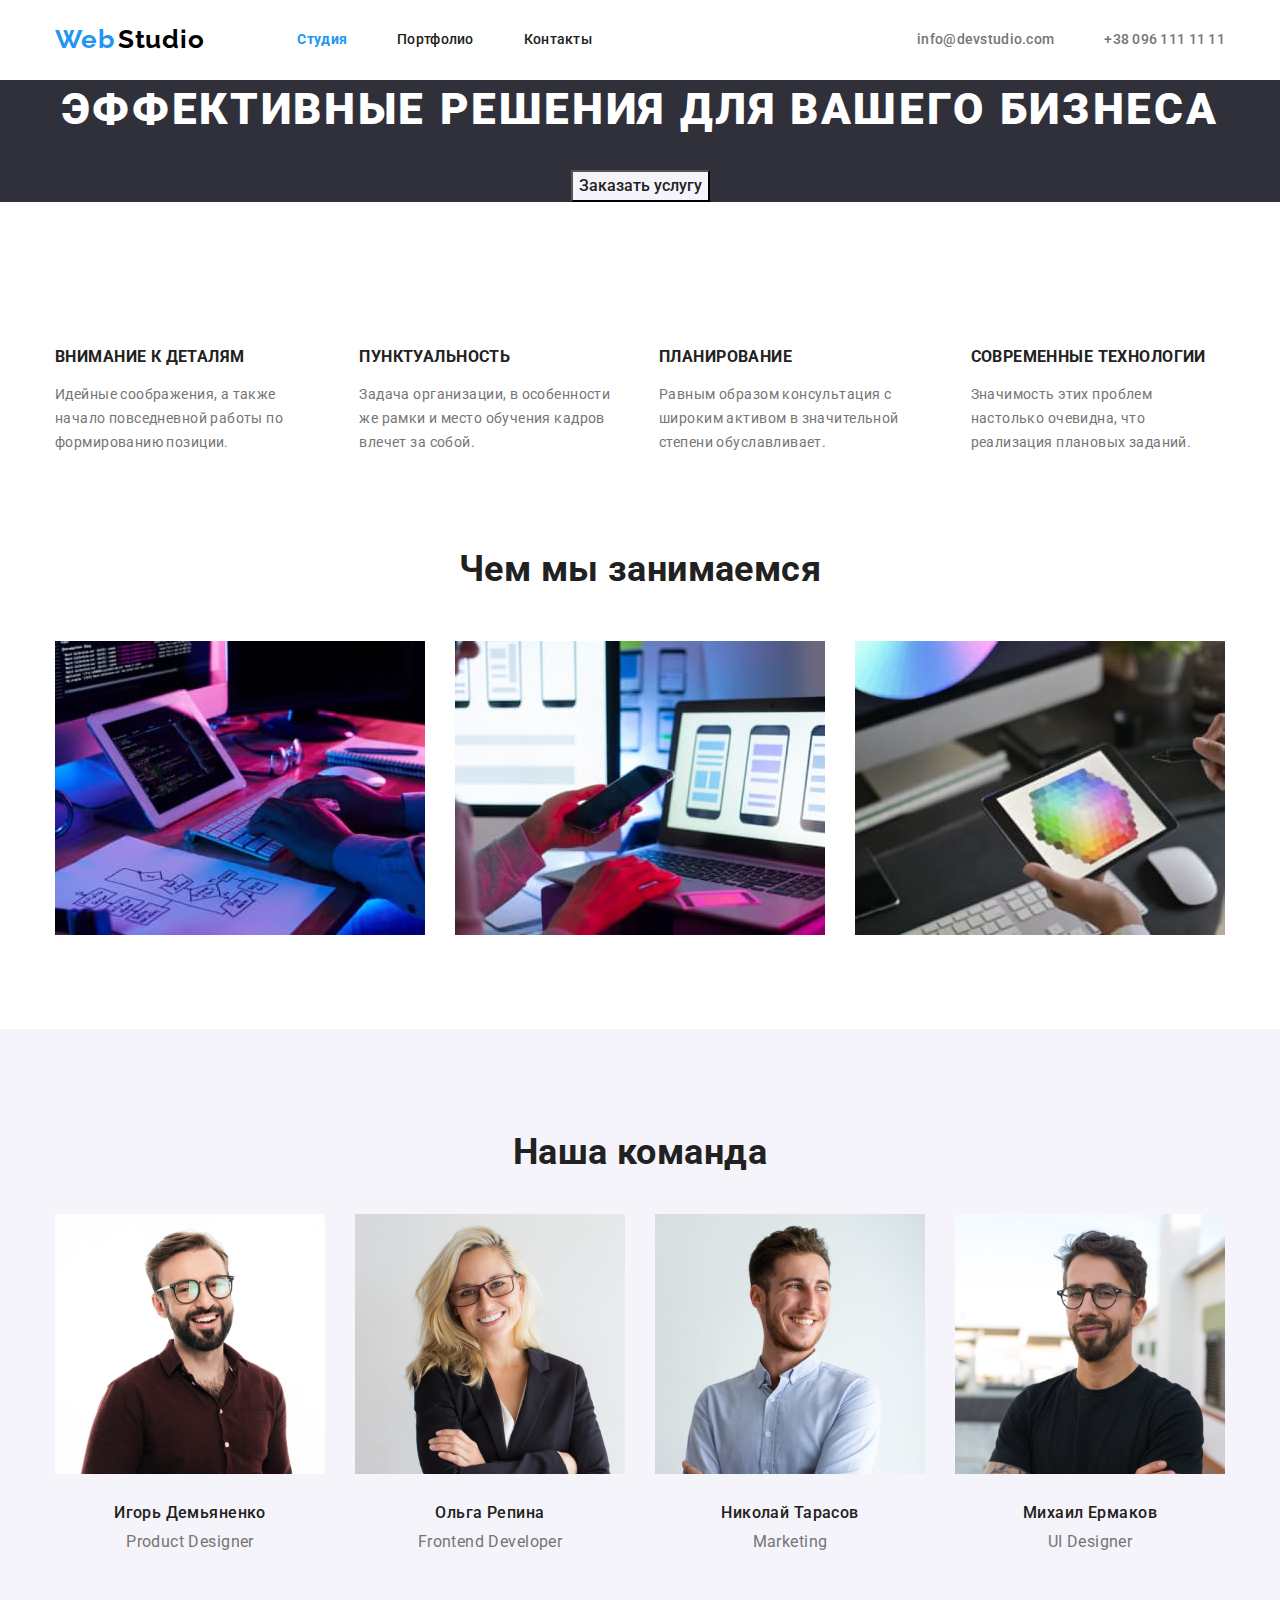
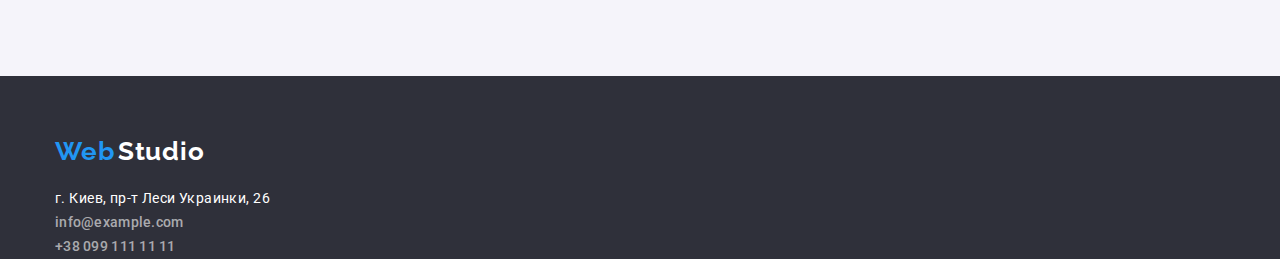
==== index.html @ 29682c9d "add flex to all index page" ====
<!DOCTYPE html>
<html lang="ru">
<head>
    <meta charset="UTF-8">
    <meta http-equiv="X-UA-Compatible" content="IE=edge">
    <meta name="viewport" content="width=device-width, initial-scale=1.0">
    <title>Студия</title>
    <link rel="preconnect" href="https://fonts.googleapis.com">
    <link rel="preconnect" href="https://fonts.gstatic.com" crossorigin>
    <link href="https://fonts.googleapis.com/css2?family=Raleway:wght@700&family=Roboto:wght@400;500;700;900&display=swap"
        rel="stylesheet">
    <link rel="stylesheet" href="https://cdnjs.cloudflare.com/ajax/libs/modern-normalize/1.1.0/modern-normalize.min.css">
    <link rel="stylesheet" href="./css/styles.css">
</head>
<body>
    
    <!-- Шапка сайта -->
    <header>
        <div class="conteiner"><!-- Навигация -->
            <nav class="nav">
                <a  class="logo" href="index.html">
                    <span class="logo-first">Web</span>
                    <span class="logo-second">Studio</span>
                </a>
                <ul class="nav-list">
                    <li class="item"><a href="index.html" class="nav-link active-page">Студия</a></li>
                    <li class="item"><a href="portfolio.html" class="nav-link ">Портфолио</a></li>
                    <li class="item"><a href="#" class="nav-link">Контакты</a></li>
                </ul>
            </nav>
            <!-- Контакты -->
            <ul class="contacts-list">
                <li class="item"><a href="mailto:info@devstudio.com" class="contacts">info@devstudio.com</a></li>
                <li class="item"><a href="tel:+380961111111" class="contacts">+38 096 111 11 11</a></li>
            </ul>
        </div>
    </header>
    <main>
        <!-- Герой -->
        <section class="hero">
            <div class="hero-conteiner"> 
                <h1>Эффективные решения для вашего бизнеса</h1>
                <button class="buttons" type="button">Заказать услугу</button>
            </div>
        </section>
        <!-- Особенности -->
        <section >
            <div class="about-conteiner">
                <h2 class="hidden">Особенности</h2>
                <ul class="about">
                    <li class="item">
                        <h3>Внимание к деталям</h3>
                        <p>Идейные соображения, а также начало повседневной работы по формированию позиции.</p>
                    </li>
                    <li class="item">
                        <h3>Пунктуальность</h3>
                        <p>Задача организации, в особенности же рамки и место обучения кадров влечет за собой.</p>
                    </li>
                    <li class="item">
                        <h3>Планирование</h3>
                        <p>Равным образом консультация с широким активом в значительной степени обуславливает.</p>
                    </li>
                    <li class="item">
                        <h3>Современные технологии</h3>
                        <p>Значимость этих проблем настолько очевидна, что реализация плановых заданий.</p>
                    </li>
                </ul>
            </div>
        </section>
        <!-- Чем мы занимаемся -->
        <section class="what-we-do">
            <div class="what-we-do-container">
                <h2 class="title">Чем мы занимаемся</h2>
                <ul class="what-we-do-list">
                    <li class="item">
                        <img src="./images/box-1.jpg" alt="коддинг" width="370">
                    </li>
                    <li class="item">
                        <img src="./images/box-2.jpg" alt="оптимизация сайта под мобильную птаформу" width="370">
                    </li>
                    <li class="item">
                        <img src="./images/box-3.jpg" alt="цветовая палитра на планшете" width="370">
                    </li>
                </ul>
            </div>
        </section>
        <!-- Наша команда -->
        <section class="team">
            <div class="team-conteiner">
                <h2 class="title">Наша команда</h2>
                <ul class="team-list">
                    <li class="item">
                        <img src="./images/teamcard1.jpg" alt="Игорь Демьяненко" width="270" height="260">
                        <h3>Игорь Демьяненко</h3>
                        <p>Product Designer</p>
                    </li>
                    <li class="item">
                        <img src="./images/teamcard2.jpg" alt="Ольга Репина" width="270" height="260">
                        <h3>Ольга Репина</h3>
                        <p>Frontend Developer</p>
                    </li>
                    <li class="item">
                        <img src="./images/teamcard3.jpg" alt="Николай Тарасов" width="270" height="260">
                        <h3>Николай Тарасов</h3>
                        <p>Marketing</p>
                    </li>
                    <li class="item">
                        <img src="./images/teamcard4.jpg" alt="Михаил Ермаков" width="270" height="260">
                        <h3>Михаил Ермаков</h3>
                        <p>UI Designer</p>
                    </li>
                </ul>
            </div>
        </section>
    </main>
    <!-- Подвал -->
    <footer class="footer">
        <div class="footer-conteiner">
            <a class="logo-footer" href="index.html">
                <span class="logo-first">Web</span>
                <span class="logo-second">Studio</span>
            </a>
            <address>
                <ul>
                    <li><a class="address" href="https://goo.gl/maps/gMFZXmqn6xjPHVWj6">г. Киев, пр-т Леси Украинки, 26</a></li>
                    <li><a class="contacts" href="mailto:nfo@example.com">info@example.com</a> </li>
                    <li><a class="contacts" href="tel:+380991111111">+38 099 111 11 11</a></li>
                </ul>
            </address>
        </div>
    </footer>
    
</body>
</html>
---- css/styles.css ----
:root {
  --main-color: #212121;
  --background: #ffffff;
  --secondary-text: #757575;
  --color-active: #2196f3;
  --color-logo: #000000;
  --bacground-button: #f5f4fa;
  --background-footer: #2f303a;
  --footer-contacts: rgba(255, 255, 255, 0.6);
}

body {
  font-family: "Roboto", "Verdana", "Tahoma", sans-serif;
  font-size: 14px;
  font-style: normal;
  font-weight: 400;
  line-height: 1.71;
  letter-spacing: 0.03em;
  color: var(--main-color);
  background-color: var(--background);
}

h1,
h2,
h4,
h5,
h6,
p {
  margin: 0;
}

img {
  display: block;
  max-width: 100%;
  height: auto;
}

li,
ul,
ol,
a {
  list-style: none;
  padding: 0;
  margin: 0;
}

/* ======= Portfolio ========= */
.projects h3 {
  font-weight: bold;
  font-size: 18px;
  line-height: 2;
  letter-spacing: 0.06em;
}

.projects p {
  font-size: 16px;
  line-height: 1.87;
  color: var(--secondary-text);
}

a {
  text-decoration: none;
  color: inherit;
}

.hidden {
  visibility: hidden;
}

/* ============ Header flex styles ============ */
.conteiner {
  width: 1200px;
  padding-right: 15px;
  padding-left: 15px;
  margin: 0 auto;
}

.conteiner,
.nav-list,
.contacts-list,
.nav {
  display: flex;
  align-items: center;
}

/* .logo {
  margin-left: 15px;
} */

ul.contacts-list {
  padding: 0;
  /* margin-right: 15px; */
  margin-left: auto;
}

.nav-list > .item:not(:last-child) {
  margin-right: 50px;
}

.nav-link {
  display: block;
  padding-top: 32px;
  padding-bottom: 32px;
}

.contacts-list .item + .item {
  margin-left: 50px;
}

.nav-list {
  margin-left: 93px;
}

/* ==========  flex styles ==============  */
.hero-conteiner {
  width: 1200px;
  margin: 0 auto;
}

/* ======= about ========== */
.about-conteiner {
  width: 1200px;
  padding-right: 15px;
  padding-left: 15px;
  margin: 0 auto;
}

.about {
  display: flex;
  margin-top: 94px;
  margin-bottom: 94px;
}

.about .item + .item {
  margin-left: 30px;
}

/* ========== what-we-do ========= */
.what-we-do-container {
  width: 1200px;
  padding-right: 15px;
  padding-left: 15px;
  margin: 0 auto;
}

.what-we-do .title {
  margin-bottom: 50px;
}

.what-we-do-list {
  display: flex;
  margin-bottom: 94px;
}

.what-we-do-list .item + .item {
  margin-left: 30px;
}

/* ========= team =========== */
.team-conteiner {
  width: 1200px;
  padding-right: 15px;
  padding-left: 15px;
  margin: 0 auto;
}

.team .title {
  padding-bottom: 41px;
  padding-top: 103px;
}

.team-list {
  display: flex;
  padding-bottom: 94px;
}

.team-list .item + .item {
  margin-left: 30px;
}

.team-list .item h3 {
  margin-top: 30px;
  margin-bottom: 10px;
}

.team-list .item {
  margin-bottom: 30px;
}
.team {
  background-color: var(--bacground-button);
}

/* ============== Footer ============= */
.footer-conteiner {
  width: 1200px;
  padding-right: 15px;
  padding-left: 15px;
  margin: 0 auto;
}

/* ========= logo ========================== */
.logo-first {
  color: var(--color-active);
}

.logo-second {
  color: var(--color-logo);
}

.logo-first,
.logo-second {
  font-family: "Raleway", "Tahoma", sans-serif;
  font-style: normal;
  font-weight: bold;
  font-size: 26px;
  line-height: 1.19;
  letter-spacing: 0.03em;
}

/* ======== Navigation ========================== */
.nav-link,
.contacts {
  color: var(--main-color);
  font-weight: 500;
  line-height: 1.14;
  letter-spacing: 0.02em;
}

a.active-page {
  color: var(--color-active);
  font-weight: bold;
}

.nav-link:hover,
.nav-link:focus,
.contacts:hover,
.contacts:focus {
  color: var(--color-active);
}

.contacts {
  color: var(--secondary-text);
}

/* ======= Footer =============================== */
.footer {
  background-color: var(--background-footer);
}

.footer .logo-first {
  color: var(--color-active);
  display: inline-block;
  margin-top: 60px;
  margin-bottom: 20px;
}

.footer .logo-second,
.address {
  color: var(--background);
}

.footer .contacts,
.footer .address {
  font-style: normal;
  color: var(--footer-contacts);
}

.footer .contacts:hover,
.footer .contacts:focus {
  color: var(--background);
}

.footer .address {
  color: var(--background);
}

/* ========== Filters ======================= */
.filters {
  background-color: var(--background);
}

.buttons {
  background-color: var(--bacground-button);
  color: var(--main-color);
  cursor: pointer;
  font-family: "Roboto", "Verdana", "Tahoma", sans-serif;
  font-weight: 500;
  font-size: 16px;
  line-height: 1.62;
  text-align: center;
}

.hero > .buttons {
  display: inline-block;
  background-color: var(--background);
  font-weight: bold;
  line-height: 1.87;
  align-items: center;
  text-align: center;
  letter-spacing: 0.06em;
  min-width: 200px;
}

.buttons:hover,
.buttons:focus {
  background-color: var(--color-active);
  color: var(--background);
}

/* ======== Studio ================== */

.about p,
.team p {
  color: var(--secondary-text);
}

.about h3 {
  font-weight: bold;
  line-height: 1.14;
  text-transform: uppercase;
}

.hero {
  background-color: var(--background-footer);
  text-align: center;
}

.hero h1 {
  font-weight: 900;
  font-size: 44px;
  line-height: 1.36;
  text-align: center;
  letter-spacing: 0.06em;
  text-transform: uppercase;
  color: var(--background);
  margin-bottom: 30px;
}

.what-we-do .title,
.team .title {
  font-weight: bold;
  font-size: 36px;
  line-height: 1.16;
  text-align: center;
}

.team h3,
.team p {
  font-size: 16px;
  line-height: 1.18;
  text-align: center;
}

.team h3 {
  font-weight: 500;
}
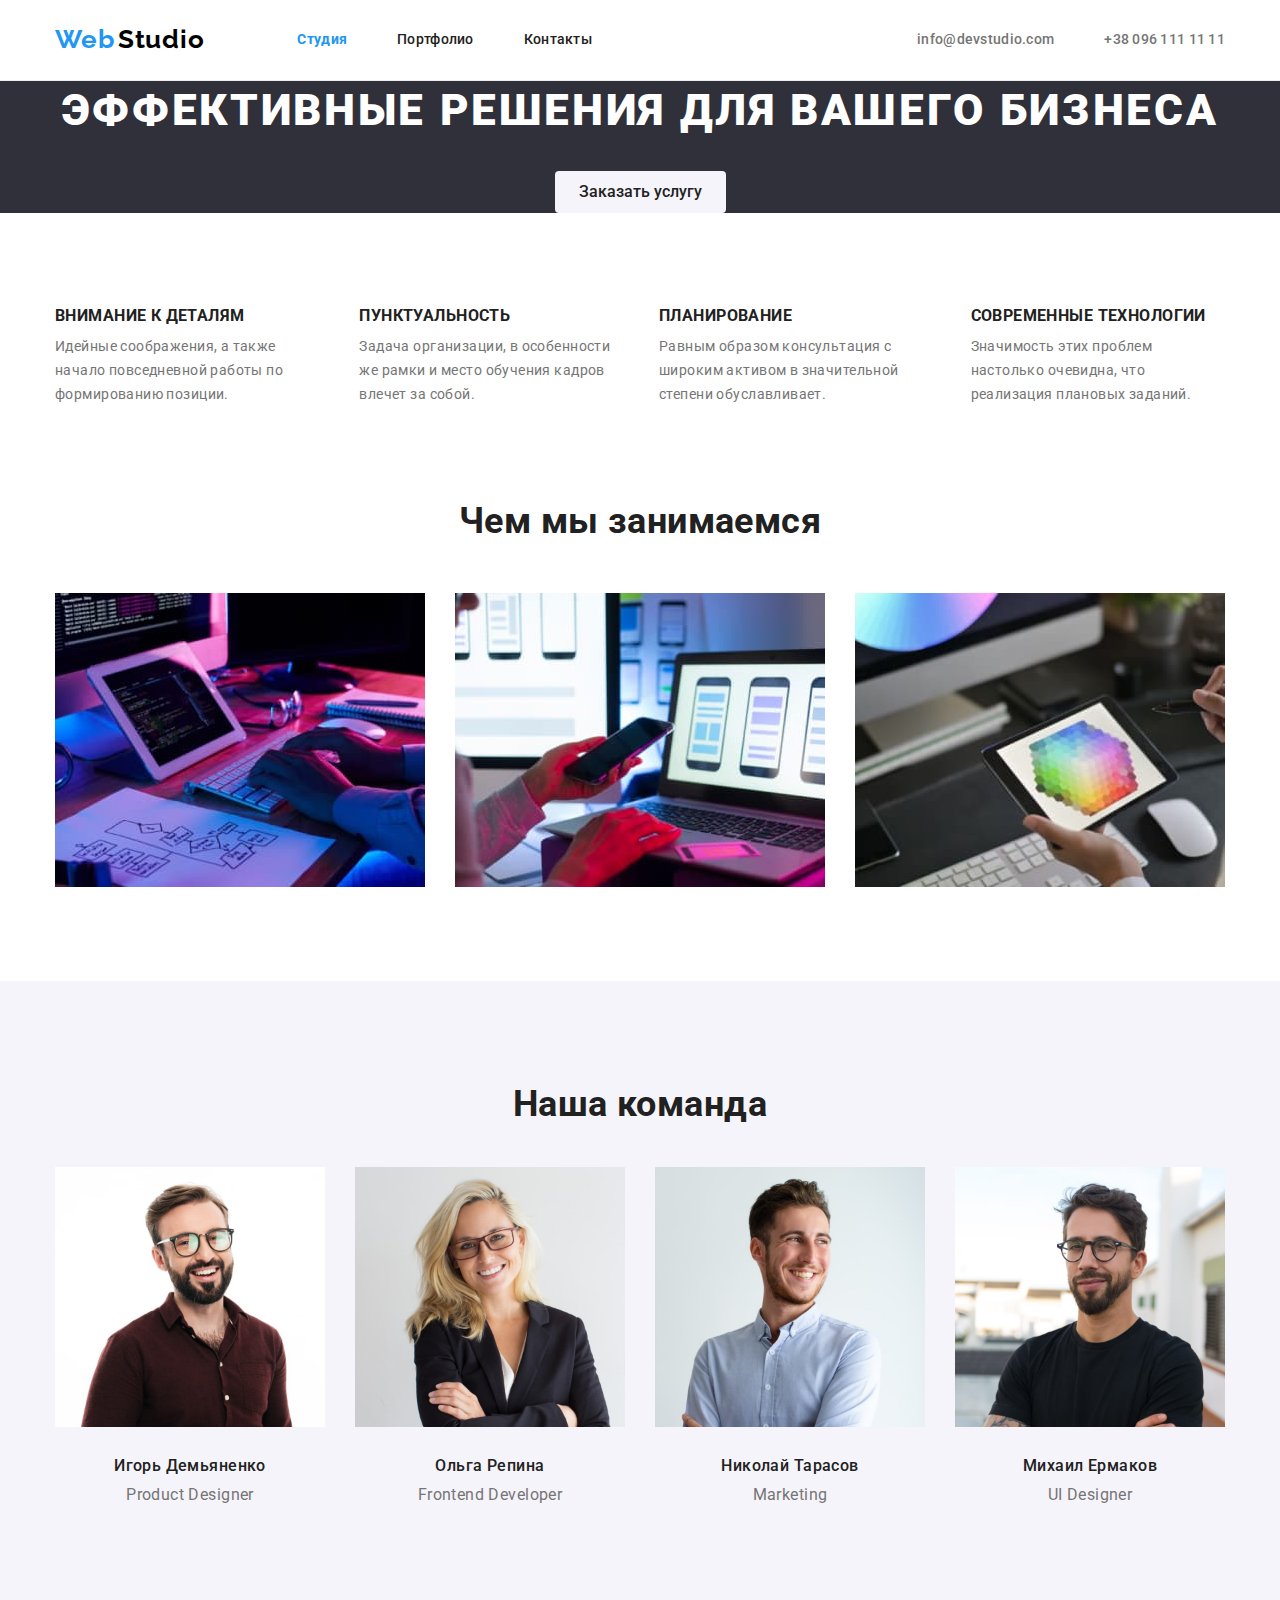
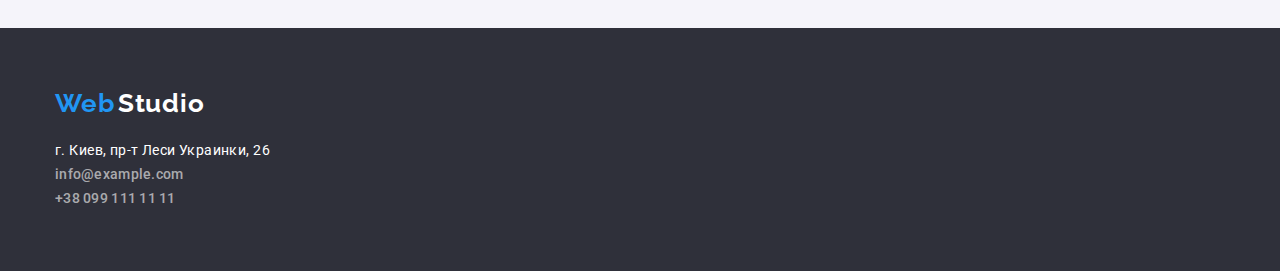
==== commit 7dd63162: "ad paddings to footer" ====
--- a/index.html
+++ b/index.html
@@ -16,7 +16,8 @@
     
     <!-- Шапка сайта -->
     <header>
-        <div class="conteiner"><!-- Навигация -->
+        <div class="conteiner header">
+            <!-- Навигация -->
             <nav class="nav">
                 <a  class="logo" href="index.html">
                     <span class="logo-first">Web</span>
@@ -38,14 +39,14 @@
     <main>
         <!-- Герой -->
         <section class="hero">
-            <div class="hero-conteiner"> 
+            <div class="conteiner"> 
                 <h1>Эффективные решения для вашего бизнеса</h1>
                 <button class="buttons" type="button">Заказать услугу</button>
             </div>
         </section>
         <!-- Особенности -->
         <section >
-            <div class="about-conteiner">
+            <div class="conteiner">
                 <h2 class="hidden">Особенности</h2>
                 <ul class="about">
                     <li class="item">
@@ -69,7 +70,7 @@
         </section>
         <!-- Чем мы занимаемся -->
         <section class="what-we-do">
-            <div class="what-we-do-container">
+            <div class="conteiner">
                 <h2 class="title">Чем мы занимаемся</h2>
                 <ul class="what-we-do-list">
                     <li class="item">
@@ -86,7 +87,7 @@
         </section>
         <!-- Наша команда -->
         <section class="team">
-            <div class="team-conteiner">
+            <div class="conteiner">
                 <h2 class="title">Наша команда</h2>
                 <ul class="team-list">
                     <li class="item">
@@ -115,12 +116,12 @@
     </main>
     <!-- Подвал -->
     <footer class="footer">
-        <div class="footer-conteiner">
+        <div class="conteiner">
             <a class="logo-footer" href="index.html">
                 <span class="logo-first">Web</span>
                 <span class="logo-second">Studio</span>
             </a>
-            <address>
+            <address class="address-list">
                 <ul>
                     <li><a class="address" href="https://goo.gl/maps/gMFZXmqn6xjPHVWj6">г. Киев, пр-т Леси Украинки, 26</a></li>
                     <li><a class="contacts" href="mailto:nfo@example.com">info@example.com</a> </li>
--- a/css/styles.css
+++ b/css/styles.css
@@ -8,7 +8,7 @@
   --background-footer: #2f303a;
   --footer-contacts: rgba(255, 255, 255, 0.6);
 }
-
+/* ======= main styles ======== */
 body {
   font-family: "Roboto", "Verdana", "Tahoma", sans-serif;
   font-size: 14px;
@@ -44,30 +44,67 @@
   margin: 0;
 }
 
-/* ======= Portfolio ========= */
+header {
+  border-bottom: 1px solid #ececec;
+}
+
+/* ======= Portfolio projects-list ========= */
+.projects-list {
+  display: flex;
+  flex-wrap: wrap;
+}
+
+.projects-list .item:not(:nth-child(3n)) {
+  margin-right: 30px;
+}
+
+.projects-list .item:nth-child(-n + 6) {
+  margin-bottom: 30px;
+}
+
+.projects-list .item:nth-child(n + 7) {
+  margin-bottom: 94px;
+}
+
 .projects h3 {
+  margin-right: 24px;
+  margin-left: 24px;
+  margin-top: 0px;
+  margin-bottom: 4px;
   font-weight: bold;
   font-size: 18px;
   line-height: 2;
   letter-spacing: 0.06em;
+  padding-top: 20px;
 }
 
 .projects p {
+  margin-left: 24px;
+  margin-right: 24px;
+  margin-bottom: 20px;
   font-size: 16px;
   line-height: 1.87;
   color: var(--secondary-text);
 }
 
+.card {
+  border-left: 1px solid #eeeeee;
+  border-right: 1px solid #eeeeee;
+  border-bottom: 1px solid #eeeeee;
+}
+
 a {
   text-decoration: none;
   color: inherit;
 }
 
 .hidden {
-  visibility: hidden;
-}
-
-/* ============ Header flex styles ============ */
+  display: none;
+  margin: 0;
+  padding: 0;
+}
+
+/* ============ flex styles ============ */
 .conteiner {
   width: 1200px;
   padding-right: 15px;
@@ -75,7 +112,7 @@
   margin: 0 auto;
 }
 
-.conteiner,
+.header,
 .nav-list,
 .contacts-list,
 .nav {
@@ -111,19 +148,7 @@
   margin-left: 93px;
 }
 
-/* ==========  flex styles ==============  */
-.hero-conteiner {
-  width: 1200px;
-  margin: 0 auto;
-}
-
-/* ======= about ========== */
-.about-conteiner {
-  width: 1200px;
-  padding-right: 15px;
-  padding-left: 15px;
-  margin: 0 auto;
-}
+/* ============== about Flex ========== */
 
 .about {
   display: flex;
@@ -135,13 +160,7 @@
   margin-left: 30px;
 }
 
-/* ========== what-we-do ========= */
-.what-we-do-container {
-  width: 1200px;
-  padding-right: 15px;
-  padding-left: 15px;
-  margin: 0 auto;
-}
+/* ========== what-we-do Flex========= */
 
 .what-we-do .title {
   margin-bottom: 50px;
@@ -156,13 +175,7 @@
   margin-left: 30px;
 }
 
-/* ========= team =========== */
-.team-conteiner {
-  width: 1200px;
-  padding-right: 15px;
-  padding-left: 15px;
-  margin: 0 auto;
-}
+/* ========= team  Flex=========== */
 
 .team .title {
   padding-bottom: 41px;
@@ -188,14 +201,6 @@
 }
 .team {
   background-color: var(--bacground-button);
-}
-
-/* ============== Footer ============= */
-.footer-conteiner {
-  width: 1200px;
-  padding-right: 15px;
-  padding-left: 15px;
-  margin: 0 auto;
 }
 
 /* ========= logo ========================== */
@@ -250,8 +255,8 @@
 .footer .logo-first {
   color: var(--color-active);
   display: inline-block;
-  margin-top: 60px;
-  margin-bottom: 20px;
+  padding-top: 60px;
+  padding-bottom: 20px;
 }
 
 .footer .logo-second,
@@ -274,12 +279,26 @@
   color: var(--background);
 }
 
+.address-list {
+  padding-bottom: 60px;
+}
+
 /* ========== Filters ======================= */
+
 .filters {
+  display: flex;
   background-color: var(--background);
+  justify-content: center;
+  margin-bottom: 50px;
+  margin-top: 94px;
+}
+
+.filters .item + .item {
+  margin-left: 8px;
 }
 
 .buttons {
+  display: inline-block;
   background-color: var(--bacground-button);
   color: var(--main-color);
   cursor: pointer;
@@ -288,6 +307,12 @@
   font-size: 16px;
   line-height: 1.62;
   text-align: center;
+  border-radius: 4px;
+  padding-top: 6px;
+  padding-bottom: 6px;
+  padding-right: 22px;
+  padding-left: 22px;
+  border-color: transparent;
 }
 
 .hero > .buttons {
@@ -318,6 +343,8 @@
   font-weight: bold;
   line-height: 1.14;
   text-transform: uppercase;
+  margin-bottom: 10px;
+  margin-top: 0;
 }
 
 .hero {
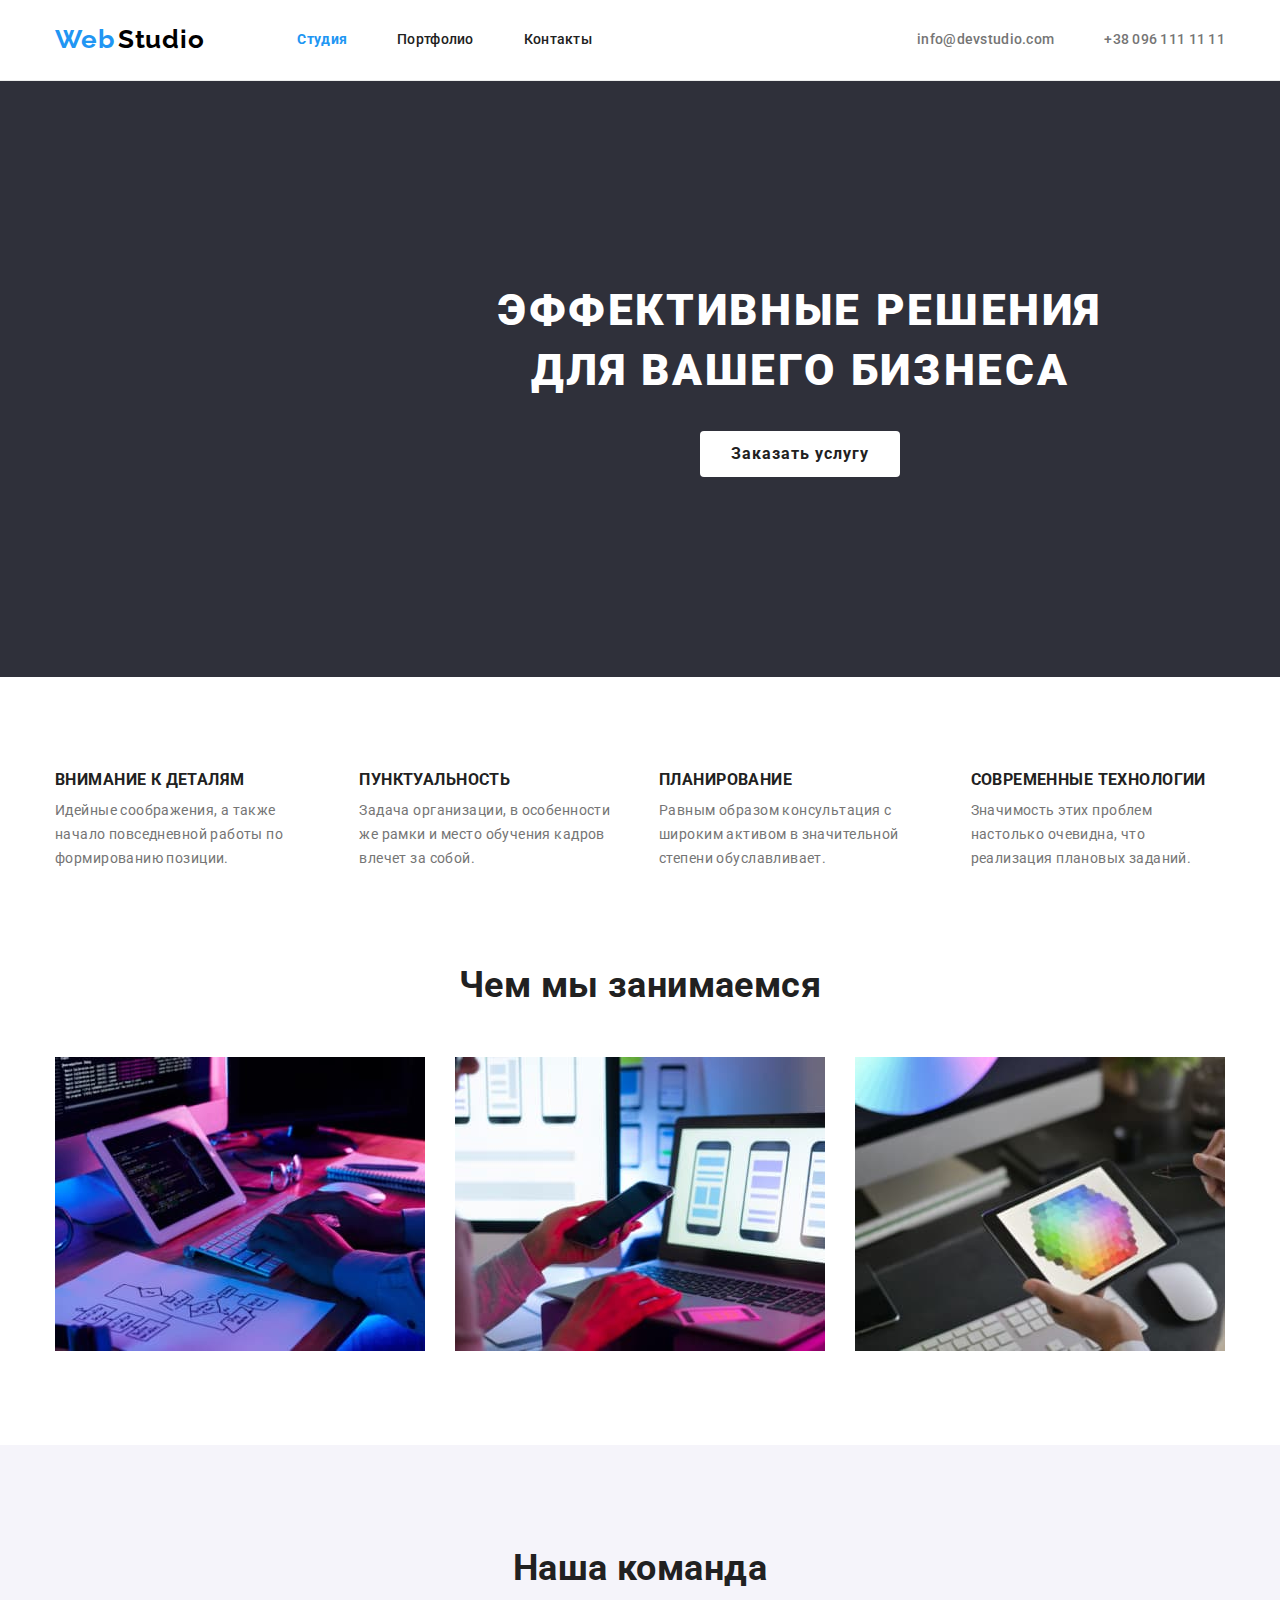
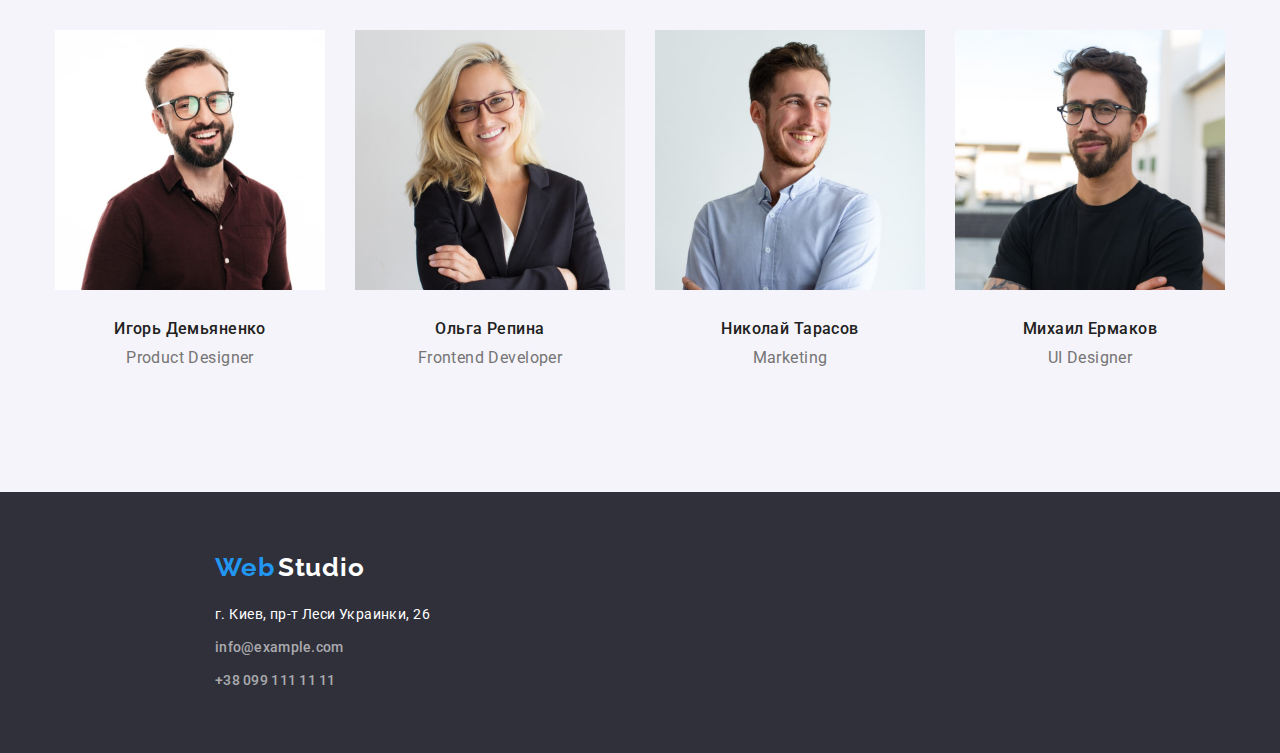
==== commit 3b117b6e: "add new styles for (hero+footer)" ====
--- a/index.html
+++ b/index.html
@@ -116,16 +116,22 @@
     </main>
     <!-- Подвал -->
     <footer class="footer">
-        <div class="conteiner">
+        <div class="footer conteiner">
             <a class="logo-footer" href="index.html">
                 <span class="logo-first">Web</span>
                 <span class="logo-second">Studio</span>
             </a>
             <address class="address-list">
                 <ul>
-                    <li><a class="address" href="https://goo.gl/maps/gMFZXmqn6xjPHVWj6">г. Киев, пр-т Леси Украинки, 26</a></li>
-                    <li><a class="contacts" href="mailto:nfo@example.com">info@example.com</a> </li>
-                    <li><a class="contacts" href="tel:+380991111111">+38 099 111 11 11</a></li>
+                    <li class="item">
+                        <a class="address" href="https://goo.gl/maps/gMFZXmqn6xjPHVWj6">г. Киев, пр-т Леси Украинки, 26</a>
+                    </li>
+                    <li class="item">
+                        <a class="contacts" href="mailto:nfo@example.com">info@example.com</a>
+                    </li>
+                    <li class="item">
+                        <a class="contacts" href="tel:+380991111111">+38 099 111 11 11</a>
+                    </li>
                 </ul>
             </address>
         </div>
--- a/css/styles.css
+++ b/css/styles.css
@@ -248,6 +248,14 @@
 }
 
 /* ======= Footer =============================== */
+.footer.conteiner,
+.hero .conteiner {
+  width: 1600px;
+  padding-left: 215px;
+  padding-right: 215px;
+  margin: 0 auto;
+}
+
 .footer {
   background-color: var(--background-footer);
 }
@@ -270,10 +278,10 @@
   color: var(--footer-contacts);
 }
 
-.footer .contacts:hover,
+/* .footer .contacts:hover,
 .footer .contacts:focus {
   color: var(--background);
-}
+} */
 
 .footer .address {
   color: var(--background);
@@ -281,6 +289,10 @@
 
 .address-list {
   padding-bottom: 60px;
+}
+
+.address-list .item + .item {
+  padding-top: 9px;
 }
 
 /* ========== Filters ======================= */
@@ -315,8 +327,10 @@
   border-color: transparent;
 }
 
-.hero > .buttons {
+.hero .buttons {
   display: inline-block;
+  margin-bottom: 200px;
+
   background-color: var(--background);
   font-weight: bold;
   line-height: 1.87;
@@ -347,12 +361,21 @@
   margin-top: 0;
 }
 
+/* ========== Hero ============ */
+
 .hero {
   background-color: var(--background-footer);
   text-align: center;
 }
 
 .hero h1 {
+  width: 696px;
+  display: block;
+  margin-bottom: 30px;
+  padding-top: 200px;
+  margin-left: auto;
+  margin-right: auto;
+
   font-weight: 900;
   font-size: 44px;
   line-height: 1.36;
@@ -360,7 +383,6 @@
   letter-spacing: 0.06em;
   text-transform: uppercase;
   color: var(--background);
-  margin-bottom: 30px;
 }
 
 .what-we-do .title,
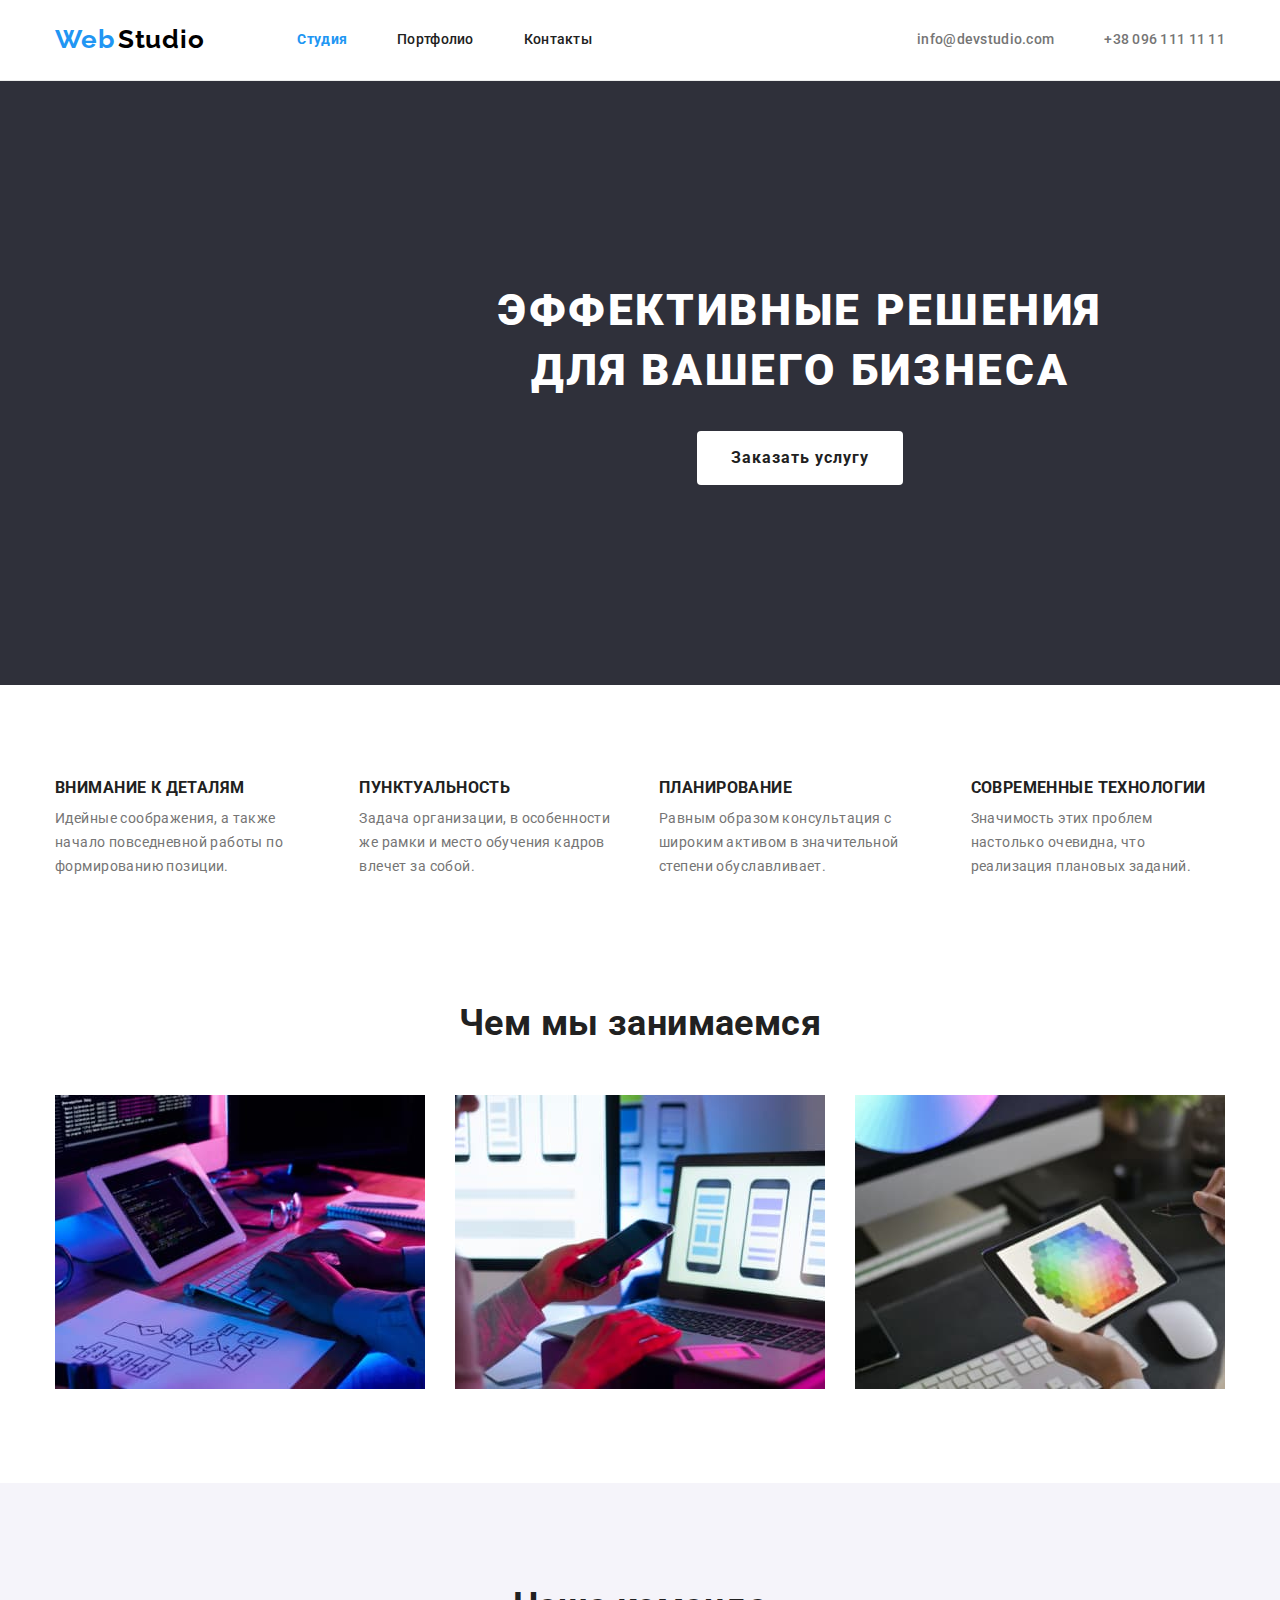
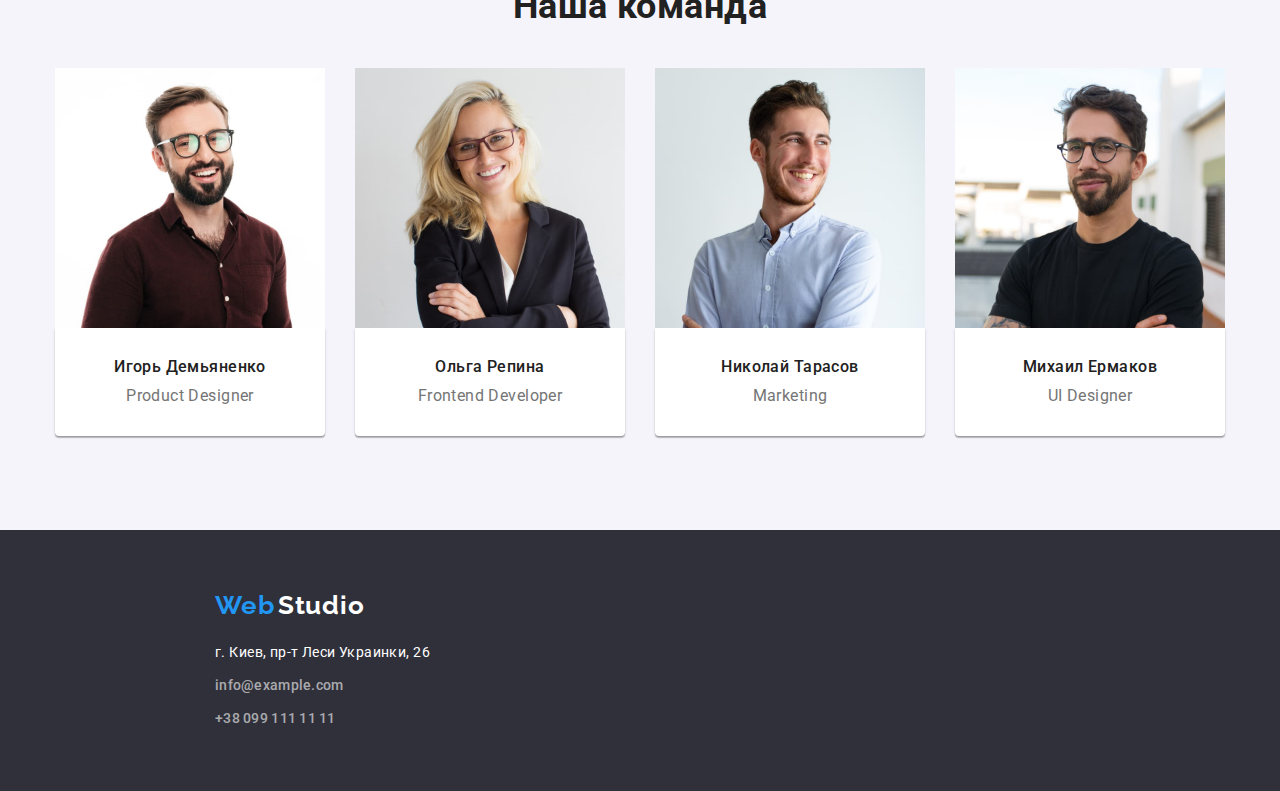
==== commit 9857bc93: "add styles to team-cards" ====
--- a/index.html
+++ b/index.html
@@ -92,23 +92,31 @@
                 <ul class="team-list">
                     <li class="item">
                         <img src="./images/teamcard1.jpg" alt="Игорь Демьяненко" width="270" height="260">
-                        <h3>Игорь Демьяненко</h3>
-                        <p>Product Designer</p>
+                        <div class="team-cards">
+                            <h3>Игорь Демьяненко</h3>
+                            <p>Product Designer</p>
+                        </div>
                     </li>
                     <li class="item">
                         <img src="./images/teamcard2.jpg" alt="Ольга Репина" width="270" height="260">
-                        <h3>Ольга Репина</h3>
-                        <p>Frontend Developer</p>
+                        <div class="team-cards">
+                            <h3>Ольга Репина</h3>
+                            <p>Frontend Developer</p>
+                        </div>
                     </li>
                     <li class="item">
                         <img src="./images/teamcard3.jpg" alt="Николай Тарасов" width="270" height="260">
-                        <h3>Николай Тарасов</h3>
-                        <p>Marketing</p>
+                        <div class="team-cards">
+                            <h3>Николай Тарасов</h3>
+                            <p>Marketing</p>
+                        </div>
                     </li>
                     <li class="item">
                         <img src="./images/teamcard4.jpg" alt="Михаил Ермаков" width="270" height="260">
-                        <h3>Михаил Ермаков</h3>
-                        <p>UI Designer</p>
+                        <div class="team-cards">
+                            <h3>Михаил Ермаков</h3>
+                            <p>UI Designer</p>
+                        </div>
                     </li>
                 </ul>
             </div>
--- a/css/styles.css
+++ b/css/styles.css
@@ -192,15 +192,21 @@
 }
 
 .team-list .item h3 {
-  margin-top: 30px;
-  margin-bottom: 10px;
-}
-
-.team-list .item {
-  margin-bottom: 30px;
-}
+  padding-top: 30px;
+  padding-bottom: 10px;
+  margin: 0;
+}
+
 .team {
   background-color: var(--bacground-button);
+}
+
+.team-cards {
+  background: var(--background);
+  box-shadow: 0px 1px 3px rgba(0, 0, 0, 0.12), 0px 1px 1px rgba(0, 0, 0, 0.14),
+    0px 2px 1px rgba(0, 0, 0, 0.2);
+  border-bottom-left-radius: 4px;
+  border-bottom-right-radius: 4px;
 }
 
 /* ========= logo ========================== */
@@ -330,6 +336,10 @@
 .hero .buttons {
   display: inline-block;
   margin-bottom: 200px;
+  padding-top: 10px;
+  padding-bottom: 10px;
+  padding-right: 32px;
+  padding-left: 32px;
 
   background-color: var(--background);
   font-weight: bold;
@@ -350,6 +360,7 @@
 
 .about p,
 .team p {
+  padding-bottom: 30px;
   color: var(--secondary-text);
 }
 
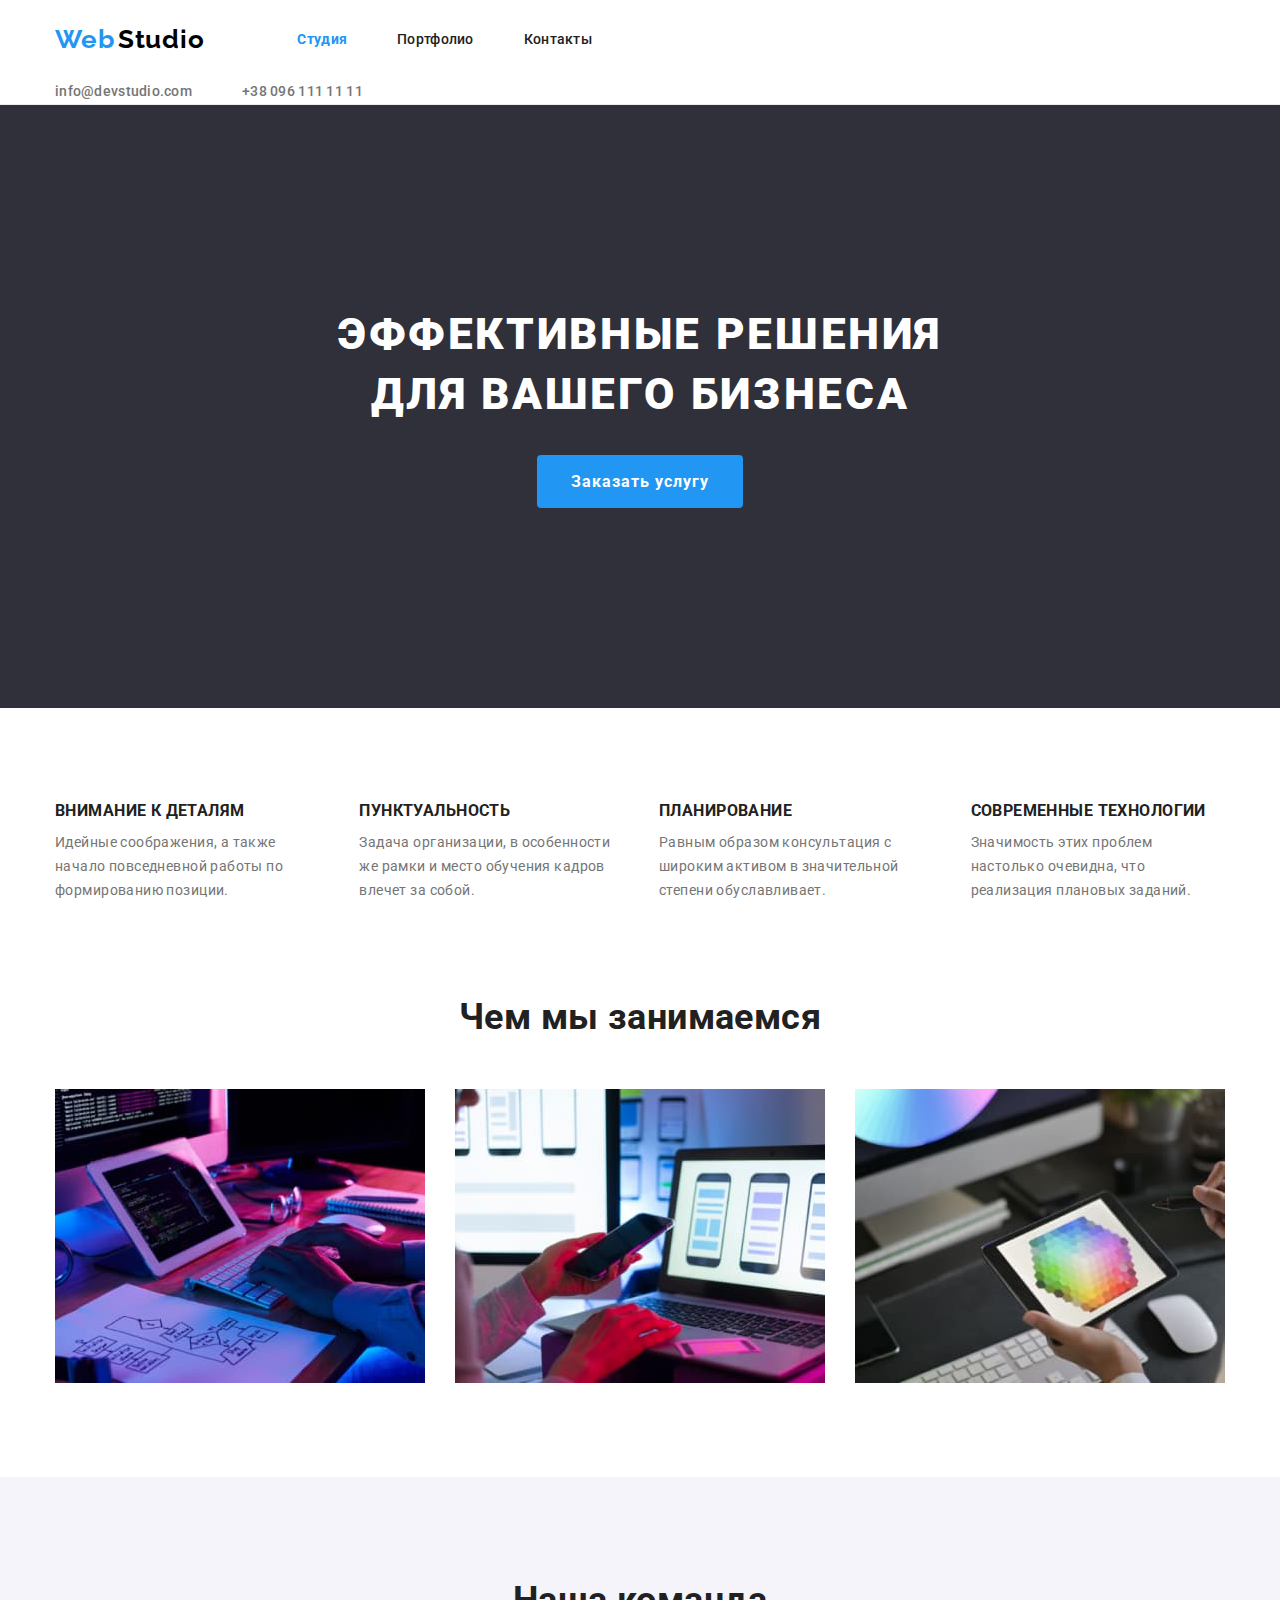
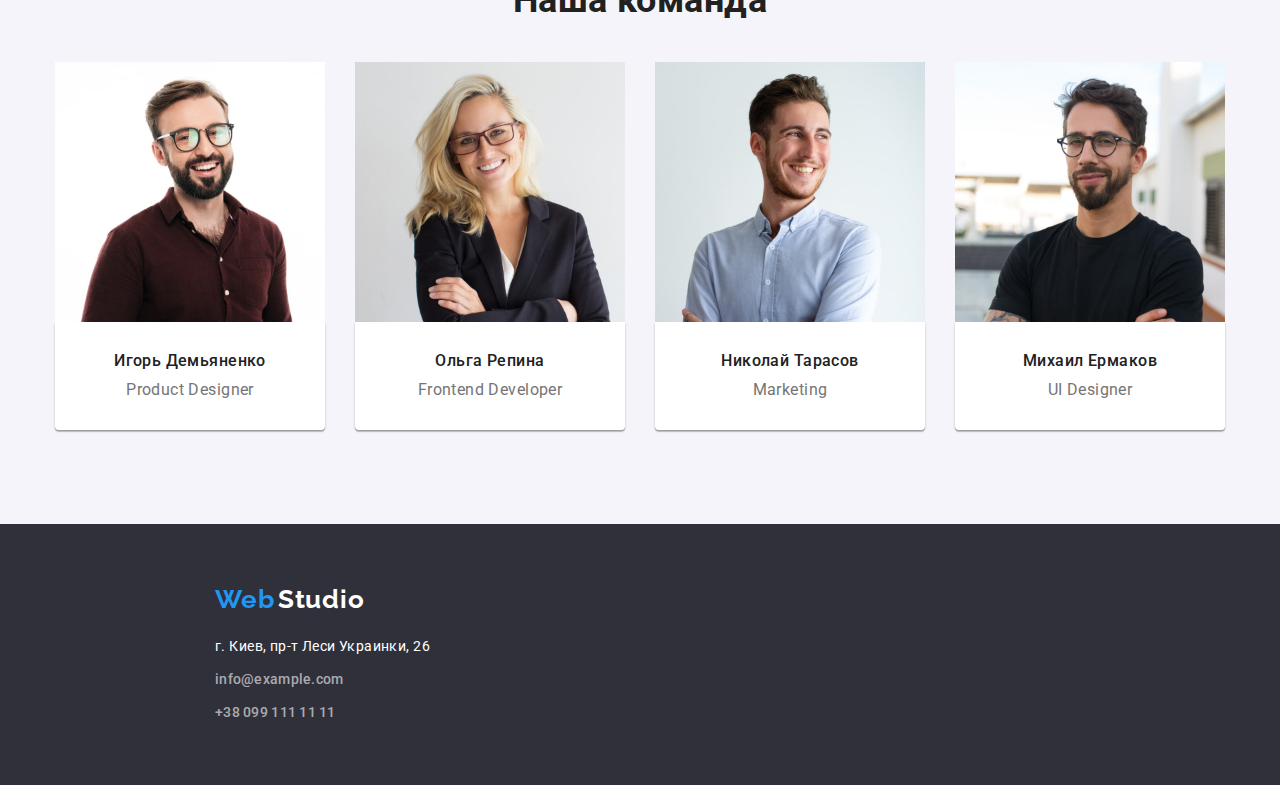
==== commit 16019f27: "cont'a'iner" ====
--- a/index.html
+++ b/index.html
@@ -16,7 +16,7 @@
     
     <!-- Шапка сайта -->
     <header>
-        <div class="conteiner header">
+        <div class="container">
             <!-- Навигация -->
             <nav class="nav">
                 <a  class="logo" href="index.html">
@@ -39,14 +39,14 @@
     <main>
         <!-- Герой -->
         <section class="hero">
-            <div class="conteiner"> 
+            <div class="container"> 
                 <h1>Эффективные решения для вашего бизнеса</h1>
                 <button class="buttons" type="button">Заказать услугу</button>
             </div>
         </section>
         <!-- Особенности -->
         <section >
-            <div class="conteiner">
+            <div class="container">
                 <h2 class="hidden">Особенности</h2>
                 <ul class="about">
                     <li class="item">
@@ -70,7 +70,7 @@
         </section>
         <!-- Чем мы занимаемся -->
         <section class="what-we-do">
-            <div class="conteiner">
+            <div class="container">
                 <h2 class="title">Чем мы занимаемся</h2>
                 <ul class="what-we-do-list">
                     <li class="item">
@@ -87,7 +87,7 @@
         </section>
         <!-- Наша команда -->
         <section class="team">
-            <div class="conteiner">
+            <div class="container">
                 <h2 class="title">Наша команда</h2>
                 <ul class="team-list">
                     <li class="item">
@@ -124,7 +124,7 @@
     </main>
     <!-- Подвал -->
     <footer class="footer">
-        <div class="footer conteiner">
+        <div class="container">
             <a class="logo-footer" href="index.html">
                 <span class="logo-first">Web</span>
                 <span class="logo-second">Studio</span>
--- a/css/styles.css
+++ b/css/styles.css
@@ -105,7 +105,7 @@
 }
 
 /* ============ flex styles ============ */
-.conteiner {
+.container {
   width: 1200px;
   padding-right: 15px;
   padding-left: 15px;
@@ -199,6 +199,10 @@
 
 .team {
   background-color: var(--bacground-button);
+}
+
+.team p {
+  padding-bottom: 30px;
 }
 
 .team-cards {
@@ -254,8 +258,7 @@
 }
 
 /* ======= Footer =============================== */
-.footer.conteiner,
-.hero .conteiner {
+.footer .container {
   width: 1600px;
   padding-left: 215px;
   padding-right: 215px;
@@ -341,13 +344,14 @@
   padding-right: 32px;
   padding-left: 32px;
 
-  background-color: var(--background);
+  background-color: var(--color-active);
   font-weight: bold;
   line-height: 1.87;
   align-items: center;
   text-align: center;
   letter-spacing: 0.06em;
   min-width: 200px;
+  color: var(--background);
 }
 
 .buttons:hover,
@@ -360,7 +364,6 @@
 
 .about p,
 .team p {
-  padding-bottom: 30px;
   color: var(--secondary-text);
 }
 
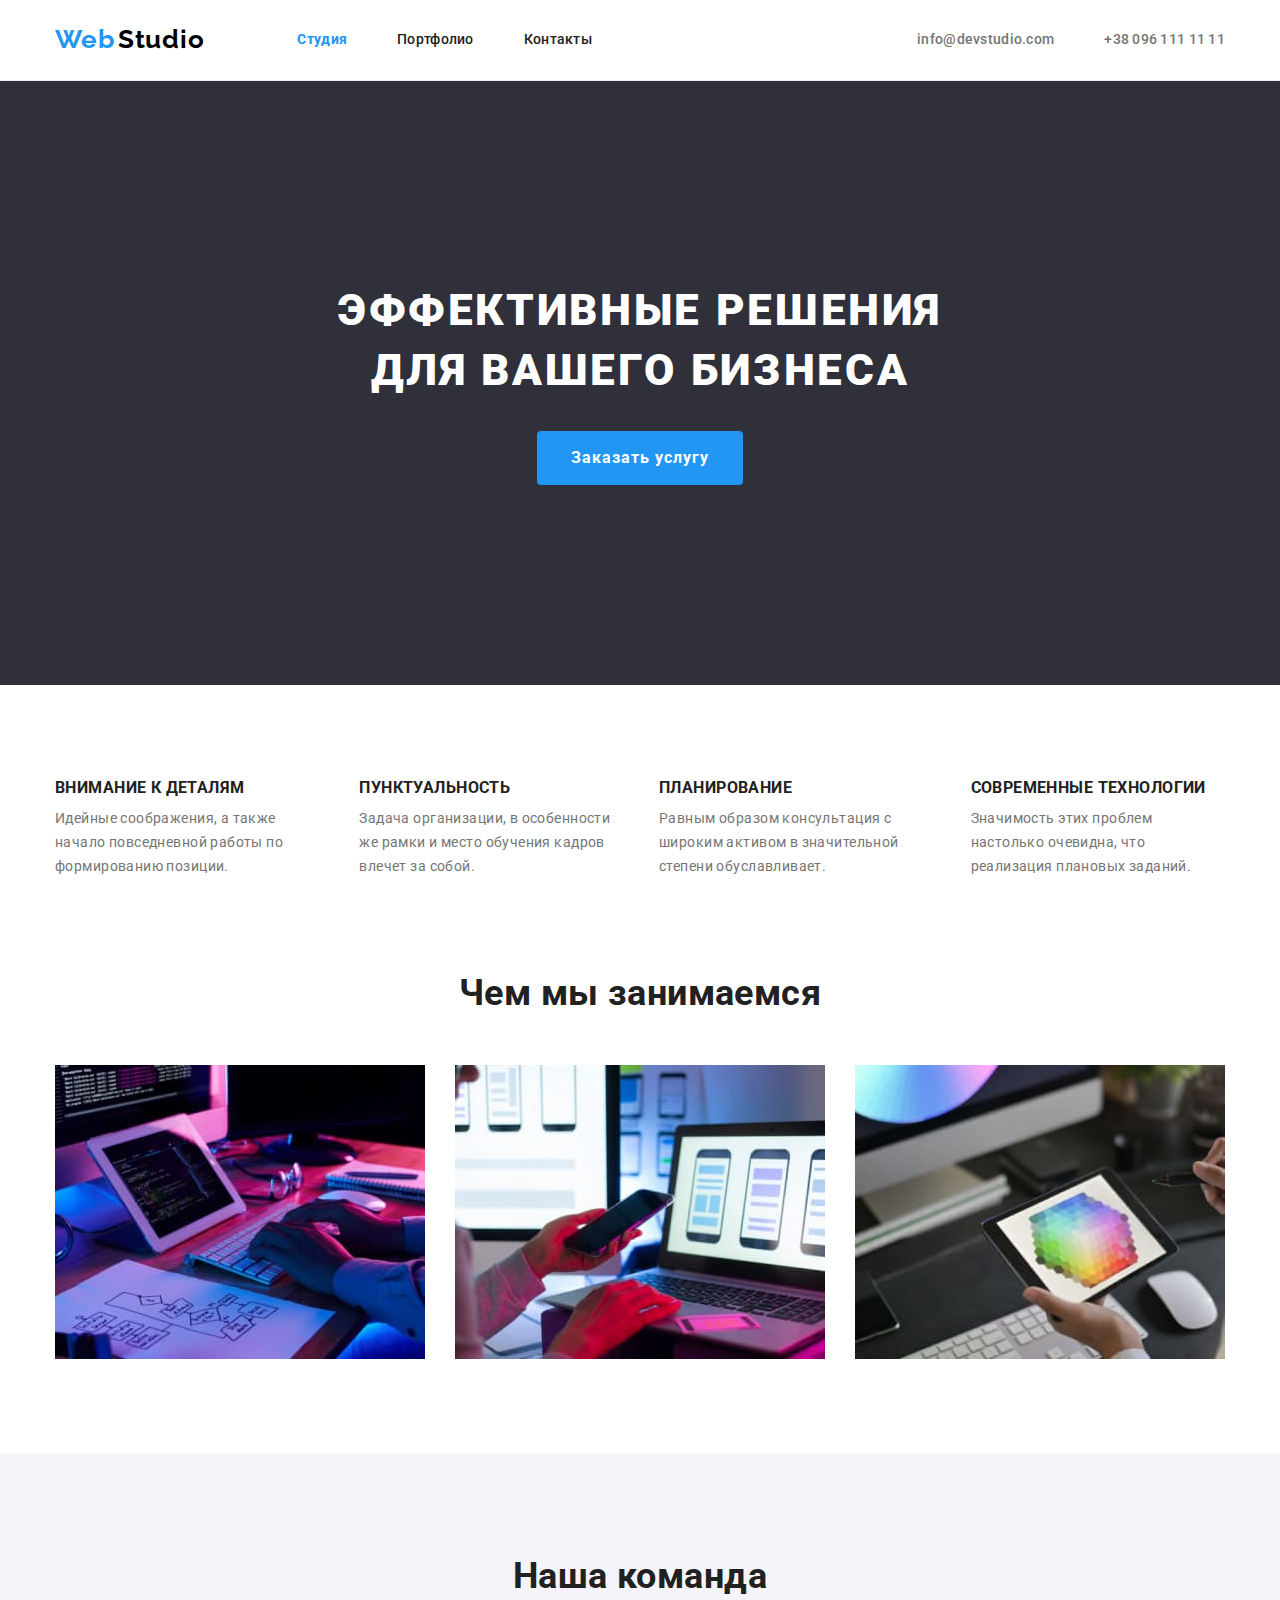
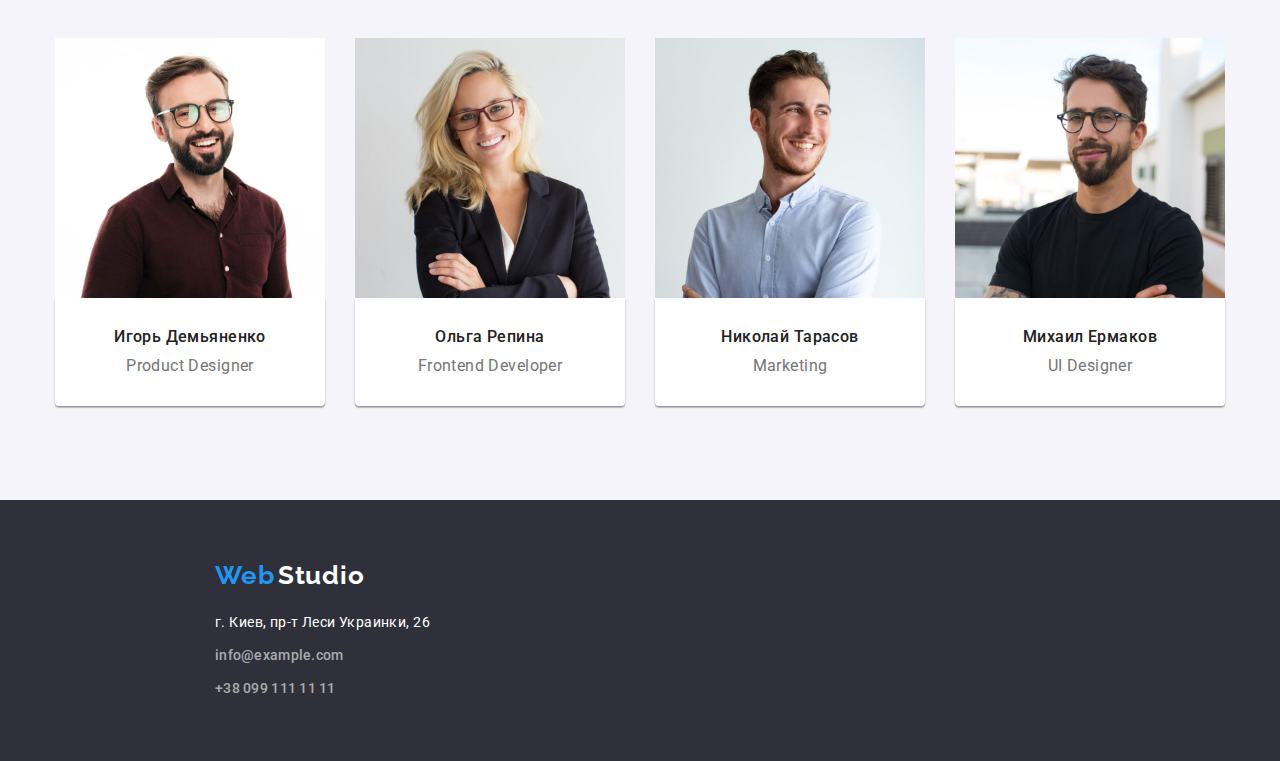
==== commit f454b50e: "add class header" ====
--- a/index.html
+++ b/index.html
@@ -16,7 +16,7 @@
     
     <!-- Шапка сайта -->
     <header>
-        <div class="container">
+        <div class="header container">
             <!-- Навигация -->
             <nav class="nav">
                 <a  class="logo" href="index.html">
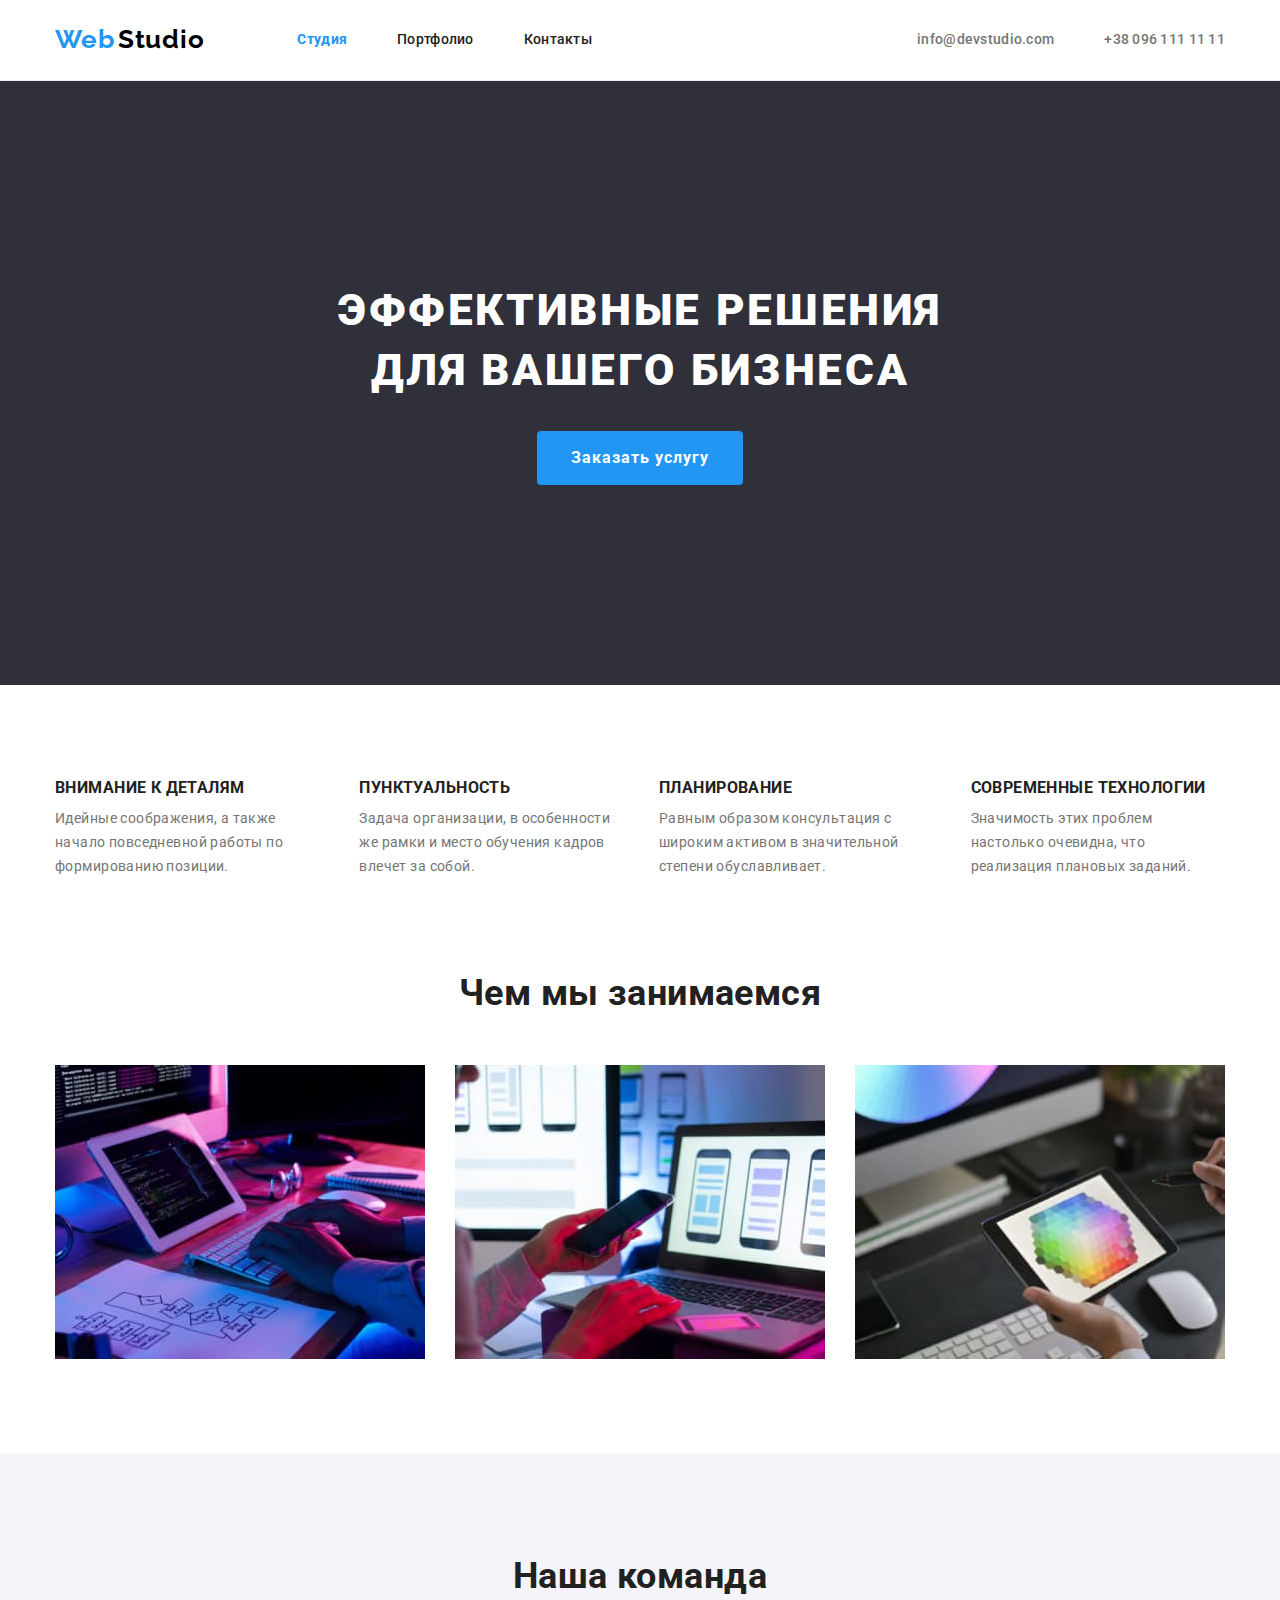
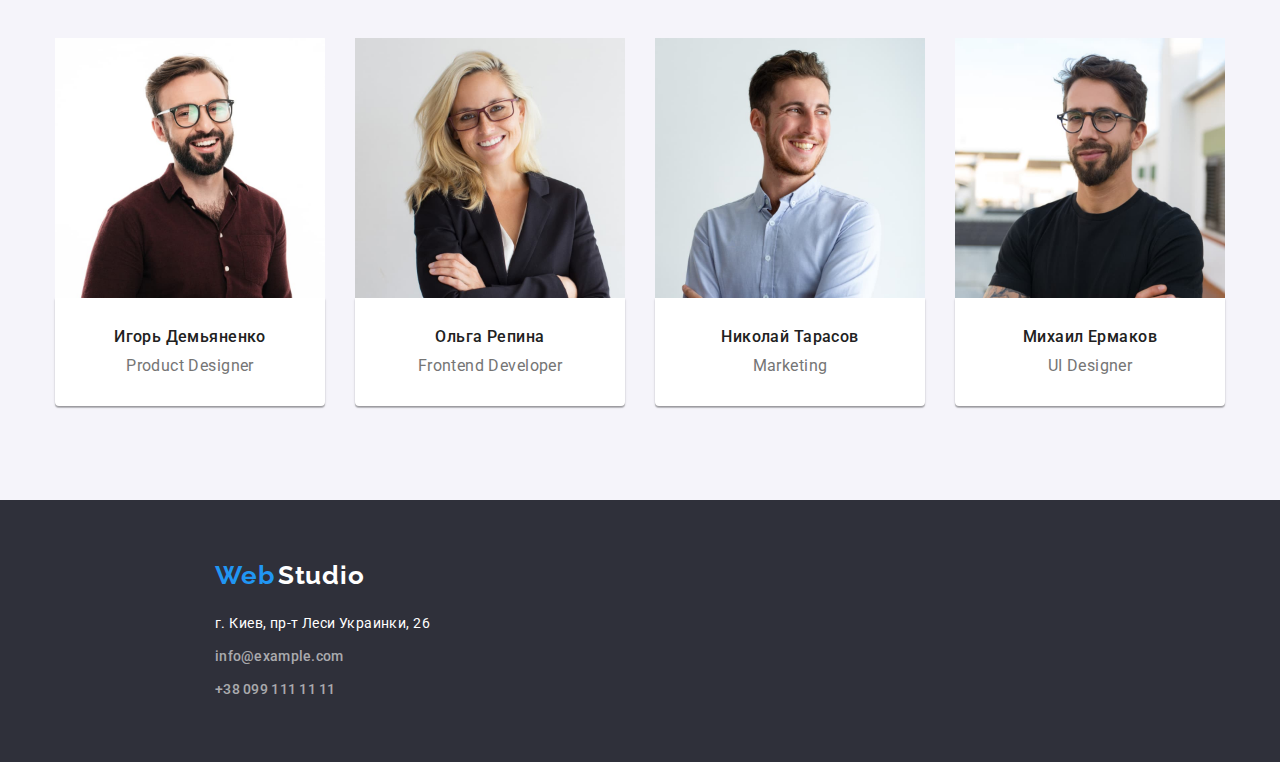
==== commit 086f1bf0: "styles for footer" ====
--- a/index.html
+++ b/index.html
@@ -129,8 +129,8 @@
                 <span class="logo-first">Web</span>
                 <span class="logo-second">Studio</span>
             </a>
-            <address class="address-list">
-                <ul>
+            <address >
+                <ul class="address-list">
                     <li class="item">
                         <a class="address" href="https://goo.gl/maps/gMFZXmqn6xjPHVWj6">г. Киев, пр-т Леси Украинки, 26</a>
                     </li>
--- a/css/styles.css
+++ b/css/styles.css
@@ -265,15 +265,18 @@
   margin: 0 auto;
 }
 
+.logo-footer {
+  display: block;
+  padding-top: 60px;
+  padding-bottom: 20px;
+}
+
 .footer {
   background-color: var(--background-footer);
 }
 
 .footer .logo-first {
   color: var(--color-active);
-  display: inline-block;
-  padding-top: 60px;
-  padding-bottom: 20px;
 }
 
 .footer .logo-second,
@@ -285,6 +288,8 @@
 .footer .address {
   font-style: normal;
   color: var(--footer-contacts);
+  font-size: 14px;
+  line-height: 1.71;
 }
 
 /* .footer .contacts:hover,
